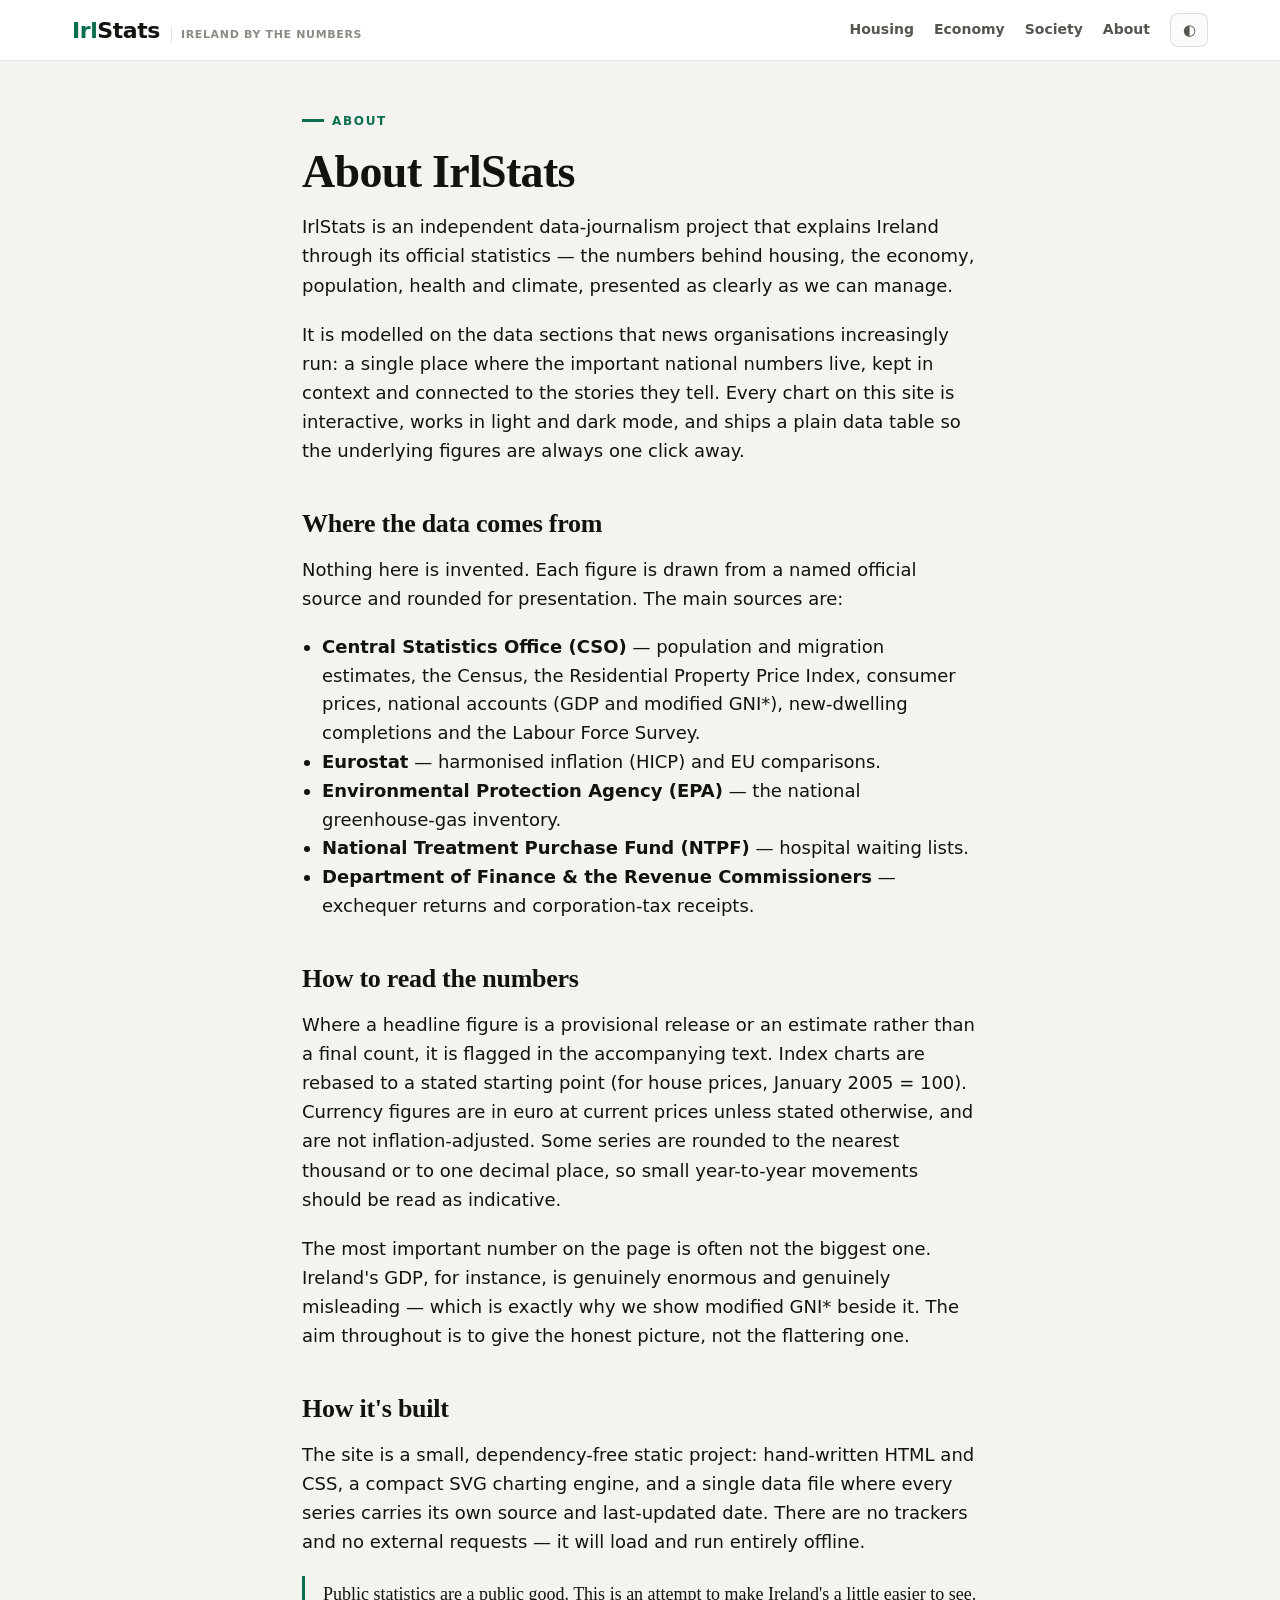
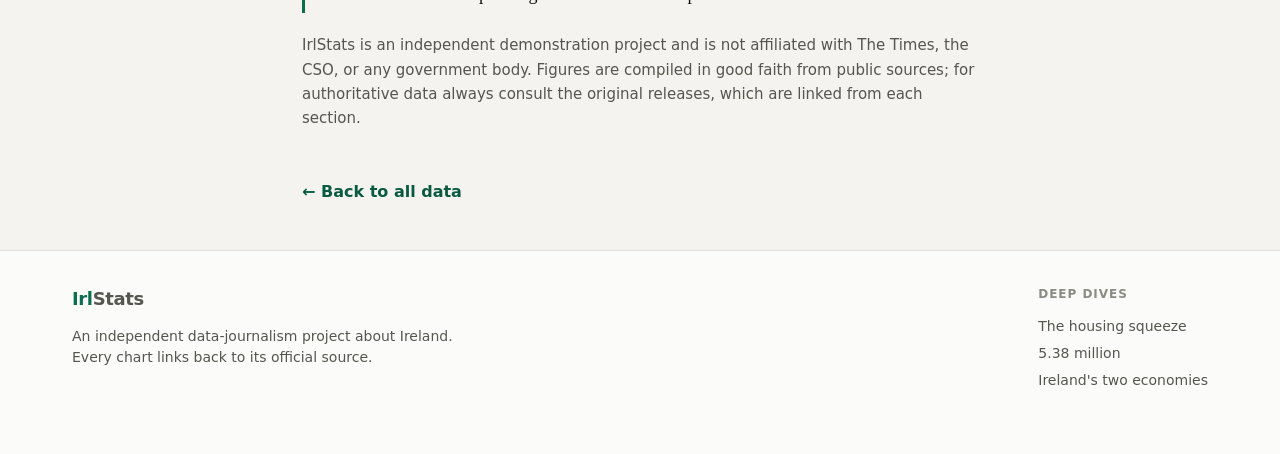
==== about.html @ 1c13873c "Build IrlStats — an Irish data-journalism hub An Irish counterpart to a newspaper data section (The " ====
<!doctype html>
<html lang="en">
<head>
  <meta charset="utf-8" />
  <meta name="viewport" content="width=device-width, initial-scale=1" />
  <title>About &amp; methodology — IrlStats</title>
  <meta name="description" content="How IrlStats is built, where the data comes from, and the principles behind it." />
  <link rel="icon" href="data:image/svg+xml,%3Csvg xmlns='http://www.w3.org/2000/svg' viewBox='0 0 100 100'%3E%3Crect width='100' height='100' rx='20' fill='%230b6e4f'/%3E%3Ctext x='50' y='72' font-size='62' font-family='system-ui' font-weight='800' fill='white' text-anchor='middle'%3EI%3C/text%3E%3C/svg%3E" />
  <link rel="stylesheet" href="styles.css" />
</head>
<body>
  <header class="mast">
    <div class="wrap mast__row">
      <a class="brand" href="index.html">
        <span><span class="brand__irl">Irl</span><span class="brand__stats">Stats</span></span>
        <span class="brand__tag">Ireland by the numbers</span>
      </a>
      <nav>
        <a class="nav-hide" href="index.html#housing">Housing</a>
        <a class="nav-hide" href="index.html#economy">Economy</a>
        <a class="nav-hide" href="index.html#society">Society</a>
        <a class="nav-hide" href="about.html">About</a>
        <button class="theme-btn" id="themeBtn" title="Toggle light / dark" aria-label="Toggle theme">◐</button>
      </nav>
    </div>
  </header>

  <article class="article">
    <span class="eyebrow">About</span>
    <h1>About IrlStats</h1>
    <p class="article__standfirst">IrlStats is an independent data-journalism project that explains Ireland through its official statistics — the numbers behind housing, the economy, population, health and climate, presented as clearly as we can manage.</p>

    <p>It is modelled on the data sections that news organisations increasingly run: a single place where the important national numbers live, kept in context and connected to the stories they tell. Every chart on this site is interactive, works in light and dark mode, and ships a plain data table so the underlying figures are always one click away.</p>

    <h2>Where the data comes from</h2>
    <p>Nothing here is invented. Each figure is drawn from a named official source and rounded for presentation. The main sources are:</p>
    <ul style="font-size:18px;line-height:1.6;color:var(--ink);padding-left:20px">
      <li><strong>Central Statistics Office (CSO)</strong> — population and migration estimates, the Census, the Residential Property Price Index, consumer prices, national accounts (GDP and modified GNI*), new-dwelling completions and the Labour Force Survey.</li>
      <li><strong>Eurostat</strong> — harmonised inflation (HICP) and EU comparisons.</li>
      <li><strong>Environmental Protection Agency (EPA)</strong> — the national greenhouse-gas inventory.</li>
      <li><strong>National Treatment Purchase Fund (NTPF)</strong> — hospital waiting lists.</li>
      <li><strong>Department of Finance &amp; the Revenue Commissioners</strong> — exchequer returns and corporation-tax receipts.</li>
    </ul>

    <h2>How to read the numbers</h2>
    <p>Where a headline figure is a provisional release or an estimate rather than a final count, it is flagged in the accompanying text. Index charts are rebased to a stated starting point (for house prices, January 2005 = 100). Currency figures are in euro at current prices unless stated otherwise, and are not inflation-adjusted. Some series are rounded to the nearest thousand or to one decimal place, so small year-to-year movements should be read as indicative.</p>

    <p>The most important number on the page is often not the biggest one. Ireland's GDP, for instance, is genuinely enormous and genuinely misleading — which is exactly why we show modified GNI* beside it. The aim throughout is to give the honest picture, not the flattering one.</p>

    <h2>How it's built</h2>
    <p>The site is a small, dependency-free static project: hand-written HTML and CSS, a compact SVG charting engine, and a single data file where every series carries its own source and last-updated date. There are no trackers and no external requests — it will load and run entirely offline.</p>

    <p class="pull">Public statistics are a public good. This is an attempt to make Ireland's a little easier to see.</p>

    <p style="color:var(--ink-2);font-size:15px">IrlStats is an independent demonstration project and is not affiliated with The Times, the CSO, or any government body. Figures are compiled in good faith from public sources; for authoritative data always consult the original releases, which are linked from each section.</p>

    <a class="back-link" href="index.html">← Back to all data</a>
  </article>

  <footer class="foot">
    <div class="wrap foot__grid">
      <div>
        <div class="foot__brand"><span>Irl</span>Stats</div>
        <p class="foot__note">An independent data-journalism project about Ireland. Every chart links back to its official source.</p>
      </div>
      <div>
        <h4>Deep dives</h4>
        <a href="stories/housing.html">The housing squeeze</a>
        <a href="stories/population.html">5.38 million</a>
        <a href="stories/economy.html">Ireland's two economies</a>
      </div>
    </div>
  </footer>

  <script>
    (function () {
      var root = document.documentElement;
      var saved = localStorage.getItem("irlstats-theme");
      if (saved) root.setAttribute("data-theme", saved);
      var btn = document.getElementById("themeBtn");
      btn && btn.addEventListener("click", function () {
        var isDark = root.getAttribute("data-theme") === "dark" ||
          (!root.hasAttribute("data-theme") && matchMedia("(prefers-color-scheme: dark)").matches);
        var next = isDark ? "light" : "dark";
        root.setAttribute("data-theme", next);
        localStorage.setItem("irlstats-theme", next);
      });
    })();
  </script>
</body>
</html>
---- styles.css ----
/* ==================================================================
   IrlStats — Ireland by the numbers
   Editorial data-journalism styling. Light + dark, theme-aware charts.
   Chart series colours use the validated house data-viz palette.
   ================================================================== */

:root {
  color-scheme: light;

  /* ---- editorial chrome ---- */
  --page:        #f4f3ef;
  --surface:     #ffffff;
  --surface-2:   #fbfbf9;
  --ink:         #12130f;
  --ink-2:       #55564f;
  --muted:       #8a8b82;
  --hair:        rgba(18, 19, 15, 0.12);
  --hair-soft:   rgba(18, 19, 15, 0.07);

  /* Irish editorial accent — a considered green, used sparingly */
  --accent:      #0b6e4f;
  --accent-ink:  #0a5a41;
  --accent-wash: #e7f1ec;
  --flag-orange: #e07b39;

  /* ---- chart palette (validated categorical slots, light) ---- */
  --surface-1:  #fcfcfb;
  --series-1:   #2a78d6;  /* blue   */
  --series-2:   #eb6834;  /* orange */
  --series-3:   #1baf7a;  /* aqua   */
  --series-4:   #eda100;  /* yellow */
  --series-5:   #e87ba4;  /* magenta*/
  --series-6:   #008300;  /* green  */
  --series-7:   #4a3aa7;  /* violet */
  --series-8:   #e34948;  /* red    */

  --grid:       #e6e5df;
  --axis:       #c7c6bd;
  --axis-ink:   #8a8b82;
  --good:       #006300;
  --bad:        #cf3b2f;

  --maxw: 1180px;
  --sans: system-ui, -apple-system, "Segoe UI", Roboto, "Helvetica Neue", Arial, sans-serif;
  --serif: "Iowan Old Style", "Palatino Linotype", Palatino, Georgia, "Times New Roman", serif;
}

:root[data-theme="dark"] {
  color-scheme: dark;
  --page:       #0c0d0b;
  --surface:    #161713;
  --surface-2:  #121310;
  --ink:        #f6f6f1;
  --ink-2:      #c3c2b7;
  --muted:      #8f9086;
  --hair:       rgba(255, 255, 255, 0.14);
  --hair-soft:  rgba(255, 255, 255, 0.08);
  --accent:     #34c08e;
  --accent-ink: #4fd0a0;
  --accent-wash: #12271f;

  --surface-1:  #1a1a19;
  --series-1:   #3987e5;
  --series-2:   #d95926;
  --series-3:   #199e70;
  --series-4:   #c98500;
  --series-5:   #d55181;
  --series-6:   #008300;
  --series-7:   #9085e9;
  --series-8:   #e66767;

  --grid:       #2c2c2a;
  --axis:       #383835;
  --axis-ink:   #8f9086;
  --good:       #22c55e;
  --bad:        #f26d63;
}

@media (prefers-color-scheme: dark) {
  :root:not([data-theme="light"]) {
    color-scheme: dark;
    --page:       #0c0d0b;
    --surface:    #161713;
    --surface-2:  #121310;
    --ink:        #f6f6f1;
    --ink-2:      #c3c2b7;
    --muted:      #8f9086;
    --hair:       rgba(255, 255, 255, 0.14);
    --hair-soft:  rgba(255, 255, 255, 0.08);
    --accent:     #34c08e;
    --accent-ink: #4fd0a0;
    --accent-wash: #12271f;
    --surface-1:  #1a1a19;
    --series-1:   #3987e5;
    --series-2:   #d95926;
    --series-3:   #199e70;
    --series-4:   #c98500;
    --series-5:   #d55181;
    --series-6:   #008300;
    --series-7:   #9085e9;
    --series-8:   #e66767;
    --grid:       #2c2c2a;
    --axis:       #383835;
    --axis-ink:   #8f9086;
    --good:       #22c55e;
    --bad:        #f26d63;
  }
}

* { box-sizing: border-box; }
html { -webkit-text-size-adjust: 100%; }
body {
  margin: 0;
  background: var(--page);
  color: var(--ink);
  font-family: var(--sans);
  line-height: 1.5;
  -webkit-font-smoothing: antialiased;
}
a { color: inherit; }
img { max-width: 100%; }

.wrap { max-width: var(--maxw); margin: 0 auto; padding: 0 22px; }

/* ---- Masthead ---------------------------------------------------- */
.mast {
  border-bottom: 1px solid var(--hair);
  background: var(--surface);
  position: sticky;
  top: 0;
  z-index: 40;
  backdrop-filter: saturate(1.1);
}
.mast__row {
  display: flex;
  align-items: center;
  gap: 18px;
  height: 60px;
}
.brand {
  display: flex;
  align-items: baseline;
  gap: 9px;
  text-decoration: none;
  font-weight: 800;
  letter-spacing: -0.02em;
  font-size: 22px;
}
.brand__irl { color: var(--accent); }
.brand__stats { color: var(--ink); }
.brand__tag {
  font-size: 11px;
  font-weight: 600;
  color: var(--muted);
  letter-spacing: 0.06em;
  text-transform: uppercase;
  border-left: 1px solid var(--hair);
  padding-left: 9px;
  margin-left: 2px;
}
.mast nav {
  margin-left: auto;
  display: flex;
  gap: 20px;
  align-items: center;
}
.mast nav a {
  text-decoration: none;
  color: var(--ink-2);
  font-size: 14px;
  font-weight: 600;
  padding: 4px 0;
  border-bottom: 2px solid transparent;
}
.mast nav a:hover { color: var(--ink); border-bottom-color: var(--accent); }
.nav-hide { }
@media (max-width: 760px) { .nav-hide { display: none; } }

.theme-btn {
  border: 1px solid var(--hair);
  background: var(--surface-2);
  color: var(--ink-2);
  width: 38px; height: 34px;
  border-radius: 8px;
  cursor: pointer;
  font-size: 15px;
  display: grid; place-items: center;
}
.theme-btn:hover { color: var(--ink); border-color: var(--accent); }

/* ---- Section intro ---------------------------------------------- */
.page-head { padding: 40px 0 8px; }
.page-head h1 {
  font-family: var(--serif);
  font-weight: 700;
  font-size: clamp(30px, 4.6vw, 52px);
  line-height: 1.02;
  letter-spacing: -0.015em;
  margin: 0 0 12px;
  max-width: 15ch;
}
.page-head p {
  color: var(--ink-2);
  font-size: 18px;
  max-width: 60ch;
  margin: 0;
}
.eyebrow {
  display: inline-flex; align-items: center; gap: 8px;
  text-transform: uppercase;
  letter-spacing: 0.14em;
  font-size: 12px;
  font-weight: 700;
  color: var(--accent);
  margin-bottom: 14px;
}
.eyebrow::before {
  content: ""; width: 22px; height: 3px; background: var(--accent); display: inline-block;
}

/* ---- Stat ticker ------------------------------------------------- */
.ticker {
  margin: 26px 0 8px;
  border-top: 1px solid var(--hair);
  border-bottom: 1px solid var(--hair);
}
.ticker__grid {
  display: grid;
  grid-template-columns: repeat(6, 1fr);
  gap: 0;
}
@media (max-width: 900px) { .ticker__grid { grid-template-columns: repeat(3, 1fr); } }
@media (max-width: 520px) { .ticker__grid { grid-template-columns: repeat(2, 1fr); } }

.stat {
  padding: 18px 20px 20px;
  border-right: 1px solid var(--hair-soft);
}
.ticker__grid .stat:nth-child(6n) { border-right: none; }
.stat__label { font-size: 12px; font-weight: 600; color: var(--muted); text-transform: uppercase; letter-spacing: 0.04em; }
.stat__value {
  font-size: 30px; font-weight: 700; letter-spacing: -0.02em; margin: 6px 0 4px; color: var(--ink);
}
.stat__delta { font-size: 13px; font-weight: 700; display: inline-block; }
.stat__delta--good { color: var(--good); }
.stat__delta--bad { color: var(--bad); }
.stat__delta--neutral { color: var(--ink-2); }
.stat__delta--good::before { content: "▲ "; font-size: 9px; }
.stat__delta--bad::before { content: "▲ "; font-size: 9px; }
.stat__sub { font-size: 13px; color: var(--ink-2); margin-top: 4px; }
.stat__note { font-size: 11px; color: var(--muted); margin-top: 3px; }

/* ---- Story grid -------------------------------------------------- */
.story-grid {
  display: grid;
  grid-template-columns: repeat(12, 1fr);
  gap: 26px;
  padding: 34px 0 20px;
}
.card {
  grid-column: span 6;
  background: var(--surface);
  border: 1px solid var(--hair);
  border-radius: 14px;
  padding: 22px 22px 8px;
  display: flex;
  flex-direction: column;
  transition: border-color .15s, transform .15s;
}
.card:hover { border-color: var(--accent); }
.card--lead { grid-column: span 12; }
.card--lead .card__inner { display: grid; grid-template-columns: 1.05fr 1.35fr; gap: 30px; align-items: center; }
.card--tall { grid-column: span 4; }
@media (max-width: 900px) {
  .card, .card--tall { grid-column: span 12; }
  .card--lead .card__inner { grid-template-columns: 1fr; }
}
.card__kicker {
  font-size: 12px; font-weight: 700; letter-spacing: 0.08em; text-transform: uppercase;
  color: var(--accent); margin-bottom: 10px;
}
.card__title {
  font-family: var(--serif);
  font-weight: 700;
  font-size: 22px;
  line-height: 1.14;
  letter-spacing: -0.01em;
  margin: 0 0 8px;
}
.card--lead .card__title { font-size: clamp(24px, 2.6vw, 34px); }
.card__dek { color: var(--ink-2); font-size: 15px; margin: 0 0 14px; }
.card__more {
  margin-top: auto;
  font-size: 13px; font-weight: 700; color: var(--accent-ink);
  text-decoration: none; padding: 12px 0 16px;
  display: inline-flex; align-items: center; gap: 6px;
}
.card__more:hover { gap: 10px; }
.card__more--muted { color: var(--muted); font-weight: 600; }

/* ---- Chart ------------------------------------------------------- */
.chart { position: relative; margin-top: 6px; }
.chart-svg { width: 100%; height: auto; display: block; overflow: visible; font-family: var(--sans); }

.chart-svg .grid { stroke: var(--grid); stroke-width: 1; fill: none; }
.axis-label { fill: var(--axis-ink); font-size: 12px; font-variant-numeric: tabular-nums; }
.axis-baseline { stroke: var(--axis); stroke-width: 1.5; }
.series-line { stroke-width: 2; stroke-linejoin: round; stroke-linecap: round; }
.net-line { stroke-width: 2; stroke-dasharray: 2 5; stroke-linecap: round; opacity: .85; }
.end-dot { stroke: var(--surface-1); stroke-width: 2; }
.end-label { fill: var(--ink); font-size: 13px; font-weight: 700; font-variant-numeric: tabular-nums; }
.col { transition: opacity .1s; }
.annot-line { stroke: var(--axis); stroke-width: 1; stroke-dasharray: 3 4; opacity: .8; }
.annot-label { fill: var(--muted); font-size: 11px; font-weight: 600; }
.target-line { stroke: var(--series-6); stroke-width: 1.5; stroke-dasharray: 5 5; }
.target-label { fill: var(--series-6); font-size: 11px; font-weight: 700; }
.crosshair { stroke: var(--axis); stroke-width: 1; }
.focus-dot { stroke: var(--surface-1); stroke-width: 2; }
.col-hi { fill: var(--hair-soft); }
.overlay { cursor: crosshair; }

.chart-legend {
  display: flex; flex-wrap: wrap; gap: 14px 20px; margin: 14px 2px 2px;
}
.chart-legend__item { display: inline-flex; align-items: center; gap: 7px; font-size: 13px; color: var(--ink-2); font-weight: 600; }
.chart-legend__swatch { width: 22px; height: 4px; border-radius: 2px; display: inline-block; }
.chart-legend__swatch--dashed { background: repeating-linear-gradient(90deg, currentColor 0 4px, transparent 4px 8px) !important; }

.chart-tip {
  position: absolute; pointer-events: none;
  background: var(--surface); border: 1px solid var(--hair);
  border-radius: 9px; padding: 9px 11px; font-size: 12.5px;
  box-shadow: 0 8px 26px rgba(0,0,0,.14);
  transition: opacity .08s; z-index: 5; min-width: 118px;
}
.chart-tip__title { font-weight: 700; margin-bottom: 6px; color: var(--ink); }
.chart-tip__row { display: flex; align-items: center; gap: 7px; margin: 3px 0; }
.chart-tip__swatch { width: 9px; height: 9px; border-radius: 2px; flex: none; }
.chart-tip__name { color: var(--ink-2); }
.chart-tip__val { margin-left: auto; font-weight: 700; font-variant-numeric: tabular-nums; color: var(--ink); }

.chart-table { margin: 16px 0 6px; font-size: 13px; }
.chart-table summary {
  cursor: pointer; color: var(--accent-ink); font-weight: 600; font-size: 13px;
  list-style: none; user-select: none; display: inline-flex; align-items: center; gap: 6px;
}
.chart-table summary::before { content: "▸"; font-size: 10px; }
.chart-table[open] summary::before { content: "▾"; }
.chart-table__scroll { overflow-x: auto; margin-top: 10px; }
.chart-table table { border-collapse: collapse; width: 100%; font-variant-numeric: tabular-nums; }
.chart-table th, .chart-table td { text-align: right; padding: 6px 10px; border-bottom: 1px solid var(--hair-soft); white-space: nowrap; }
.chart-table thead th { color: var(--muted); font-weight: 700; border-bottom: 1px solid var(--hair); }
.chart-table tbody th { text-align: left; color: var(--ink); }

.chart-source {
  font-size: 12px; color: var(--muted); margin: 12px 2px 2px; padding-top: 10px;
  border-top: 1px solid var(--hair-soft);
}
.chart-source strong { color: var(--ink-2); font-weight: 600; }

/* ---- Section band ------------------------------------------------ */
.band { border-top: 1px solid var(--hair); margin-top: 22px; }
.band__head { padding: 40px 0 4px; }
.band__head h2 {
  font-family: var(--serif); font-weight: 700; font-size: clamp(24px, 3vw, 34px);
  margin: 0 0 8px; letter-spacing: -0.01em;
}
.band__head p { color: var(--ink-2); margin: 0; max-width: 64ch; }

.figure {
  background: var(--surface); border: 1px solid var(--hair); border-radius: 14px;
  padding: 24px 24px 18px; margin: 26px 0;
}
.figure__title { font-family: var(--serif); font-weight: 700; font-size: 22px; margin: 0 0 4px; }
.figure__sub { color: var(--ink-2); font-size: 15px; margin: 0 0 6px; }

.two-col { display: grid; grid-template-columns: 1fr 1fr; gap: 26px; }
@media (max-width: 820px) { .two-col { grid-template-columns: 1fr; } }

/* ---- Footer ------------------------------------------------------ */
.foot {
  border-top: 1px solid var(--hair);
  margin-top: 46px;
  padding: 34px 0 60px;
  color: var(--ink-2);
  font-size: 14px;
  background: var(--surface-2);
}
.foot__grid { display: flex; flex-wrap: wrap; gap: 30px 60px; justify-content: space-between; }
.foot h4 { font-size: 12px; text-transform: uppercase; letter-spacing: 0.08em; color: var(--muted); margin: 0 0 10px; }
.foot a { color: var(--ink-2); text-decoration: none; display: block; padding: 3px 0; }
.foot a:hover { color: var(--accent-ink); }
.foot__note { max-width: 46ch; }
.foot__brand { font-weight: 800; font-size: 18px; letter-spacing: -0.02em; margin-bottom: 8px; }
.foot__brand span { color: var(--accent); }

/* ---- Article layout --------------------------------------------- */
.article { max-width: 720px; margin: 0 auto; padding: 44px 22px 0; }
.article .eyebrow { margin-bottom: 18px; }
.article h1 {
  font-family: var(--serif); font-weight: 700; font-size: clamp(30px, 5vw, 46px);
  line-height: 1.06; letter-spacing: -0.015em; margin: 0 0 16px;
}
.article__standfirst { font-size: 20px; color: var(--ink-2); line-height: 1.45; margin: 0 0 20px; }
.article__meta { font-size: 13px; color: var(--muted); border-top: 1px solid var(--hair); border-bottom: 1px solid var(--hair); padding: 12px 0; margin-bottom: 30px; }
.article p { font-size: 18px; line-height: 1.62; margin: 0 0 20px; color: var(--ink); }
.article h2 { font-family: var(--serif); font-size: 26px; margin: 38px 0 12px; letter-spacing: -0.01em; }
.article .figure { margin: 30px 0; }
.back-link { display: inline-block; margin: 30px 0 0; font-weight: 700; color: var(--accent-ink); text-decoration: none; }
.pull { border-left: 3px solid var(--accent); padding: 4px 0 4px 18px; margin: 26px 0; font-family: var(--serif); font-size: 22px; line-height: 1.3; color: var(--ink); }
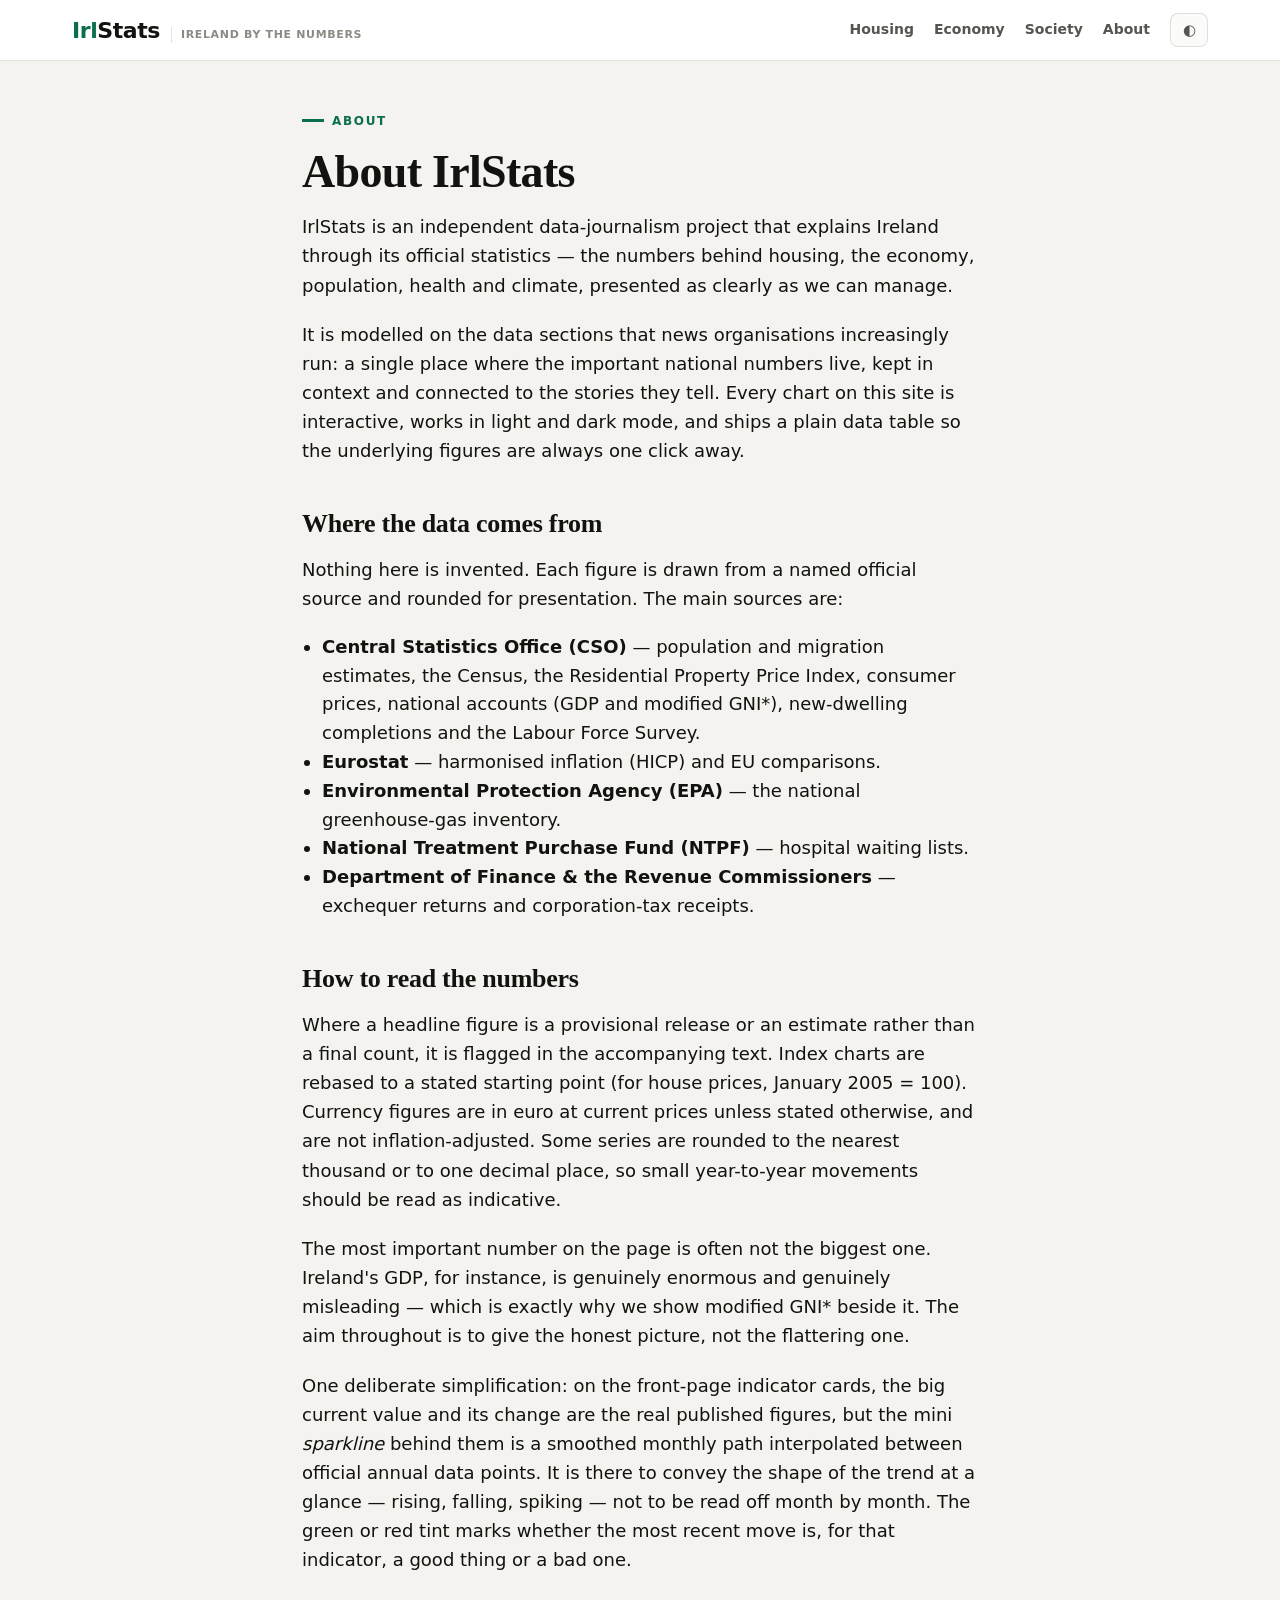
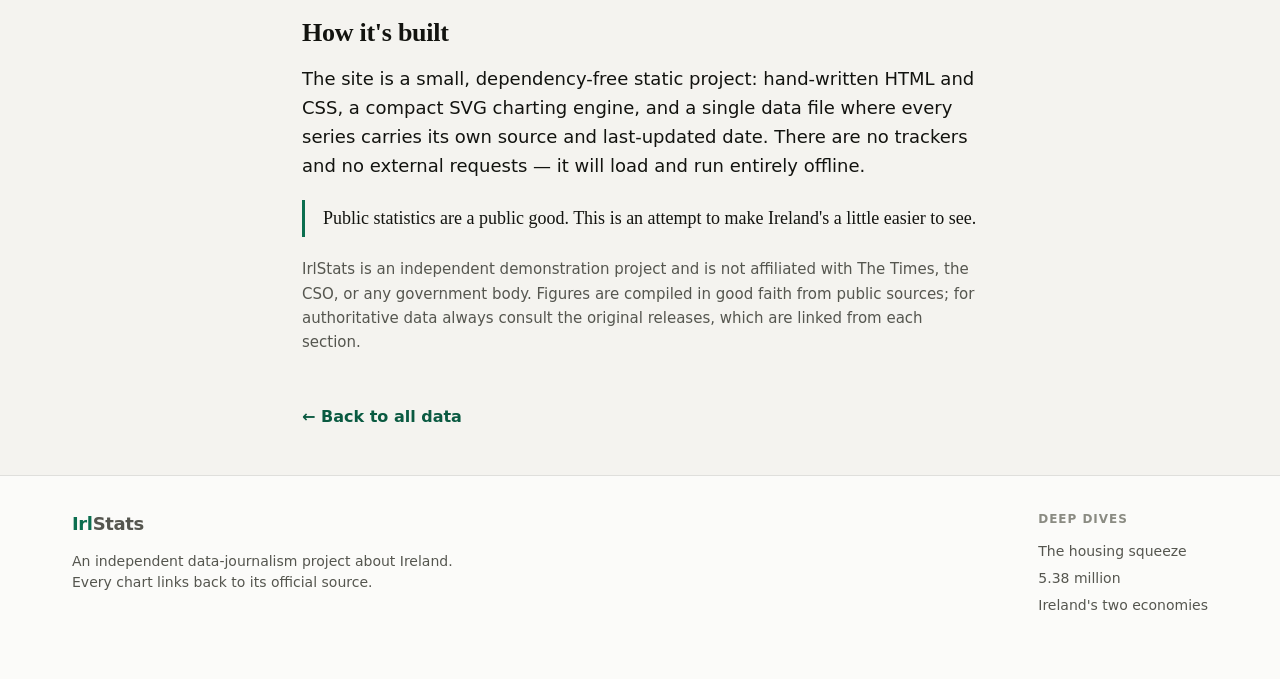
==== commit 52ed5360: "Lead with a national-indicator sparkline grid Rework the landing page around the signature format of" ====
--- a/about.html
+++ b/about.html
@@ -47,6 +47,8 @@
 
     <p>The most important number on the page is often not the biggest one. Ireland's GDP, for instance, is genuinely enormous and genuinely misleading — which is exactly why we show modified GNI* beside it. The aim throughout is to give the honest picture, not the flattering one.</p>
 
+    <p>One deliberate simplification: on the front-page indicator cards, the big current value and its change are the real published figures, but the mini <em>sparkline</em> behind them is a smoothed monthly path interpolated between official annual data points. It is there to convey the shape of the trend at a glance — rising, falling, spiking — not to be read off month by month. The green or red tint marks whether the most recent move is, for that indicator, a good thing or a bad one.</p>
+
     <h2>How it's built</h2>
     <p>The site is a small, dependency-free static project: hand-written HTML and CSS, a compact SVG charting engine, and a single data file where every series carries its own source and last-updated date. There are no trackers and no external requests — it will load and run entirely offline.</p>
 
--- a/styles.css
+++ b/styles.css
@@ -250,6 +250,103 @@
 .stat__sub { font-size: 13px; color: var(--ink-2); margin-top: 4px; }
 .stat__note { font-size: 11px; color: var(--muted); margin-top: 3px; }
 
+.legend-inline { display: inline-block; margin-top: 8px; font-size: 14px; color: var(--muted); font-weight: 600; }
+.legend-inline__k { font-size: 10px; vertical-align: middle; }
+.legend-inline__k--good { color: #17864f; }
+.legend-inline__k--bad { color: #c8322a; }
+:root[data-theme="dark"] .legend-inline__k--good { color: #34c08e; }
+:root[data-theme="dark"] .legend-inline__k--bad { color: #f26d63; }
+@media (prefers-color-scheme: dark) {
+  :root:not([data-theme="light"]) .legend-inline__k--good { color: #34c08e; }
+  :root:not([data-theme="light"]) .legend-inline__k--bad { color: #f26d63; }
+}
+
+/* ---- Indicator grid (the state of the nation) -------------------- */
+:root {
+  --spark-good:      #17864f;
+  --spark-good-wash: rgba(23, 134, 79, 0.10);
+  --spark-bad:       #c8322a;
+  --spark-bad-wash:  rgba(200, 50, 42, 0.09);
+  --spark-hist:      #b9b8b0;
+  --spark-fill:      rgba(120, 120, 110, 0.10);
+}
+:root[data-theme="dark"] {
+  --spark-good:      #34c08e;
+  --spark-good-wash: rgba(52, 192, 142, 0.14);
+  --spark-bad:       #f26d63;
+  --spark-bad-wash:  rgba(242, 109, 99, 0.13);
+  --spark-hist:      #6a6a63;
+  --spark-fill:      rgba(180, 180, 170, 0.08);
+}
+@media (prefers-color-scheme: dark) {
+  :root:not([data-theme="light"]) {
+    --spark-good:      #34c08e;
+    --spark-good-wash: rgba(52, 192, 142, 0.14);
+    --spark-bad:       #f26d63;
+    --spark-bad-wash:  rgba(242, 109, 99, 0.13);
+    --spark-hist:      #6a6a63;
+    --spark-fill:      rgba(180, 180, 170, 0.08);
+  }
+}
+
+.ind-grid {
+  display: grid;
+  grid-template-columns: repeat(4, 1fr);
+  gap: 1px;
+  background: var(--hair);
+  border: 1px solid var(--hair);
+  border-radius: 14px;
+  overflow: hidden;
+  margin: 22px 0 8px;
+}
+@media (max-width: 940px) { .ind-grid { grid-template-columns: repeat(3, 1fr); } }
+@media (max-width: 680px) { .ind-grid { grid-template-columns: repeat(2, 1fr); } }
+
+.ind {
+  background: var(--surface);
+  padding: 16px 16px 12px;
+  display: flex;
+  flex-direction: column;
+  min-width: 0;
+}
+.ind__head { display: flex; align-items: flex-start; gap: 6px; margin-bottom: 8px; min-height: 34px; }
+.ind__label { font-size: 15px; font-weight: 700; line-height: 1.15; letter-spacing: -0.01em; color: var(--ink); }
+.ind__info {
+  margin-left: auto; border: none; background: none; cursor: help; padding: 0;
+  color: var(--muted); font-size: 13px; line-height: 1; flex: none;
+}
+.ind__info:hover { color: var(--accent); }
+.ind__row { display: flex; align-items: baseline; justify-content: space-between; gap: 4px 8px; margin-bottom: 6px; flex-wrap: wrap; }
+.ind__value { font-size: 26px; font-weight: 700; letter-spacing: -0.02em; white-space: nowrap; }
+.ind__delta { font-size: 13px; font-weight: 700; white-space: nowrap; }
+@media (max-width: 680px) {
+  .ind__value { font-size: 22px; }
+  .ind__delta { font-size: 12px; }
+  .ind { padding: 14px 13px 11px; }
+}
+.ind__arrow { font-size: 12px; }
+.ind--good .ind__value, .ind--good .ind__delta { color: var(--spark-good); }
+.ind--bad  .ind__value, .ind--bad  .ind__delta { color: var(--spark-bad); }
+.ind--flat .ind__value { color: var(--ink); }
+.ind--flat .ind__delta { color: var(--ink-2); }
+
+.ind__spark { margin-top: auto; }
+.spark-svg { width: 100%; height: 56px; display: block; }
+.spark-area { fill: var(--spark-fill); stroke: none; }
+.spark-line { stroke-width: 2; stroke-linejoin: round; stroke-linecap: round; vector-effect: non-scaling-stroke; }
+.spark-line--hist { stroke: var(--spark-hist); }
+.ind--good .spark-line--now { stroke: var(--spark-good); }
+.ind--bad  .spark-line--now { stroke: var(--spark-bad); }
+.ind--flat .spark-line--now { stroke: var(--series-1); }
+.ind--good .spark-band { fill: var(--spark-good-wash); }
+.ind--bad  .spark-band { fill: var(--spark-bad-wash); }
+.ind--flat .spark-band { fill: rgba(42,120,214,0.08); }
+.spark-dot { stroke: var(--surface); stroke-width: 2; }
+.ind--good .spark-dot { fill: var(--spark-good); }
+.ind--bad  .spark-dot { fill: var(--spark-bad); }
+.ind--flat .spark-dot { fill: var(--series-1); }
+.ind__axis { display: flex; justify-content: space-between; font-size: 11px; color: var(--muted); margin-top: 2px; font-variant-numeric: tabular-nums; }
+
 /* ---- Story grid -------------------------------------------------- */
 .story-grid {
   display: grid;
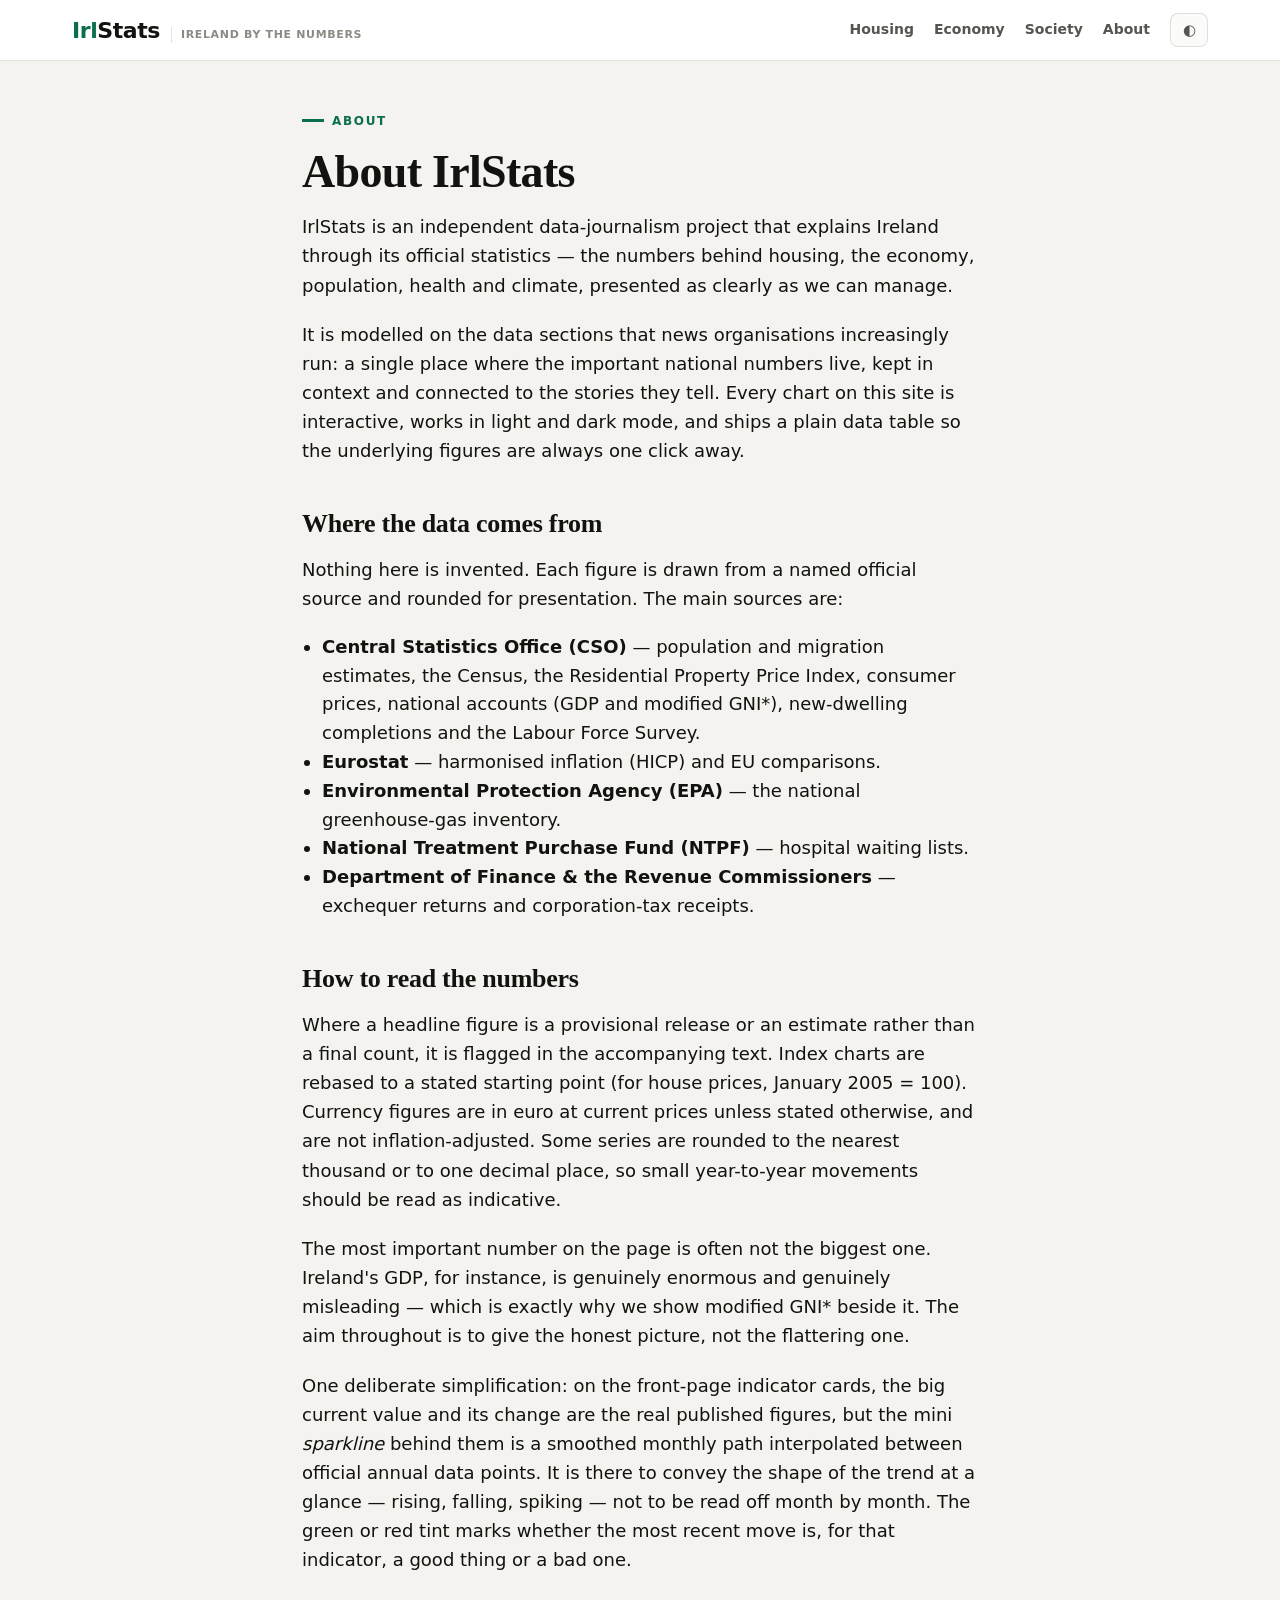
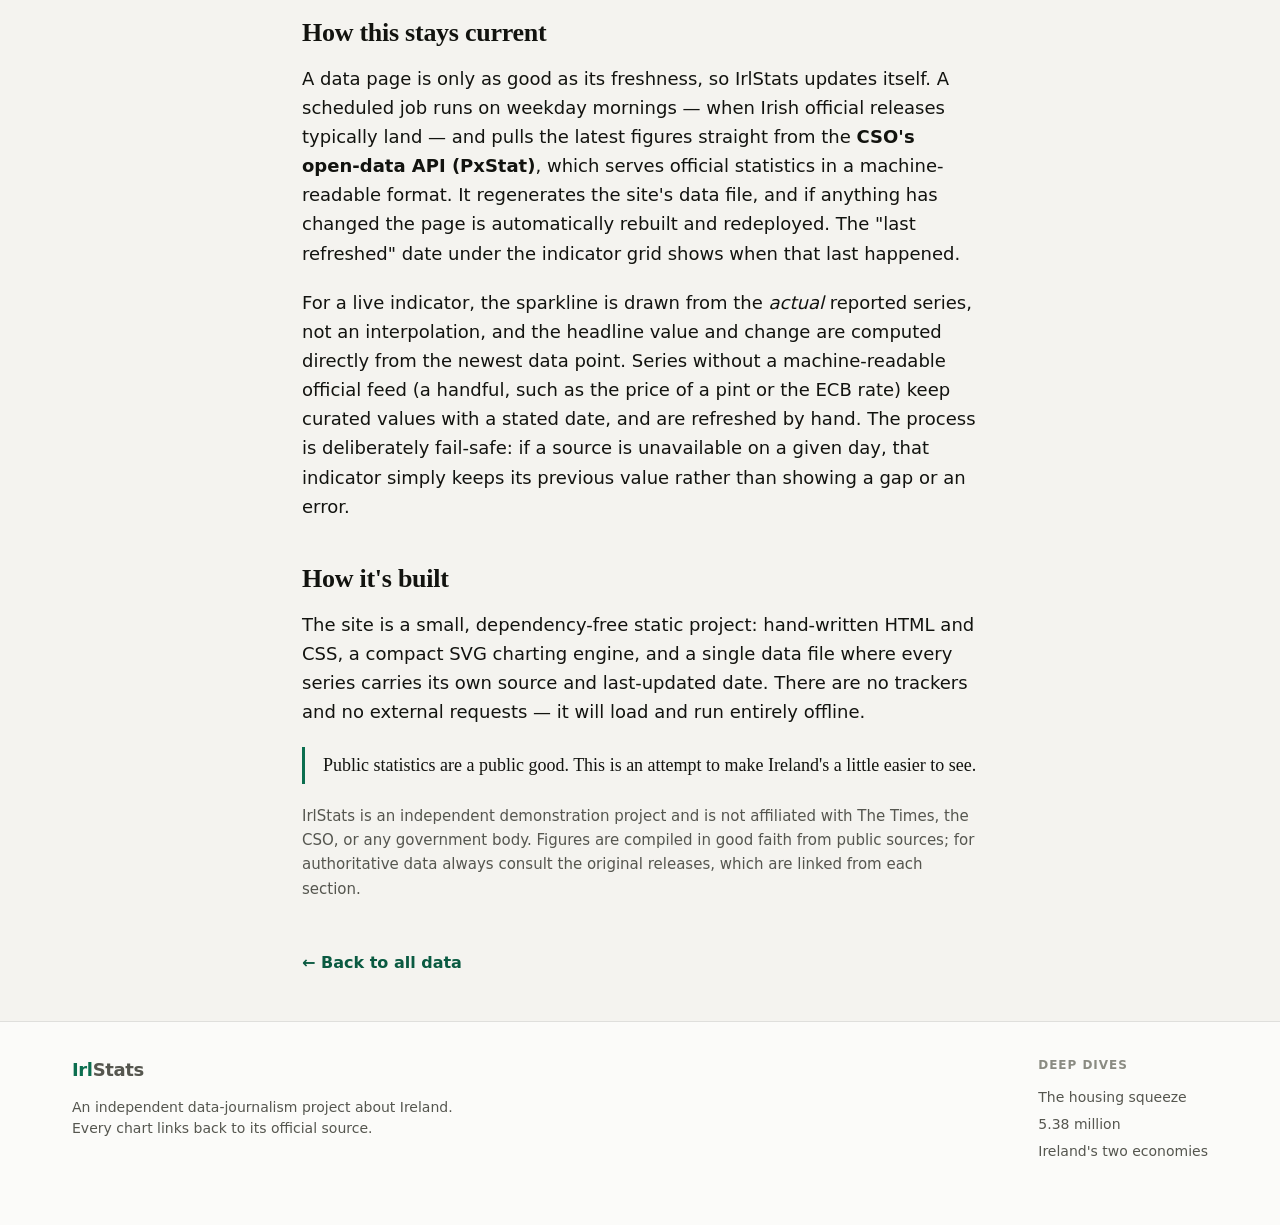
==== commit 218d1459: "Make the data self-updating from the CSO open-data API Turn the page from a static snapshot into one" ====
--- a/about.html
+++ b/about.html
@@ -49,6 +49,10 @@
 
     <p>One deliberate simplification: on the front-page indicator cards, the big current value and its change are the real published figures, but the mini <em>sparkline</em> behind them is a smoothed monthly path interpolated between official annual data points. It is there to convey the shape of the trend at a glance — rising, falling, spiking — not to be read off month by month. The green or red tint marks whether the most recent move is, for that indicator, a good thing or a bad one.</p>
 
+    <h2 id="updates">How this stays current</h2>
+    <p>A data page is only as good as its freshness, so IrlStats updates itself. A scheduled job runs on weekday mornings — when Irish official releases typically land — and pulls the latest figures straight from the <strong>CSO's open-data API (PxStat)</strong>, which serves official statistics in a machine-readable format. It regenerates the site's data file, and if anything has changed the page is automatically rebuilt and redeployed. The "last refreshed" date under the indicator grid shows when that last happened.</p>
+    <p>For a live indicator, the sparkline is drawn from the <em>actual</em> reported series, not an interpolation, and the headline value and change are computed directly from the newest data point. Series without a machine-readable official feed (a handful, such as the price of a pint or the ECB rate) keep curated values with a stated date, and are refreshed by hand. The process is deliberately fail-safe: if a source is unavailable on a given day, that indicator simply keeps its previous value rather than showing a gap or an error.</p>
+
     <h2>How it's built</h2>
     <p>The site is a small, dependency-free static project: hand-written HTML and CSS, a compact SVG charting engine, and a single data file where every series carries its own source and last-updated date. There are no trackers and no external requests — it will load and run entirely offline.</p>
 
--- a/styles.css
+++ b/styles.css
@@ -250,6 +250,12 @@
 .stat__sub { font-size: 13px; color: var(--ink-2); margin-top: 4px; }
 .stat__note { font-size: 11px; color: var(--muted); margin-top: 3px; }
 
+.provenance { font-size: 13px; color: var(--muted); margin: 12px 2px 0; display: flex; align-items: center; gap: 7px; flex-wrap: wrap; }
+.provenance a { color: var(--accent-ink); text-decoration: none; font-weight: 600; }
+.provenance a:hover { text-decoration: underline; }
+.provenance__dot { width: 8px; height: 8px; border-radius: 50%; background: var(--spark-good); display: inline-block; box-shadow: 0 0 0 3px var(--spark-good-wash); }
+#lastUpdated { color: var(--ink-2); font-weight: 600; }
+
 .legend-inline { display: inline-block; margin-top: 8px; font-size: 14px; color: var(--muted); font-weight: 600; }
 .legend-inline__k { font-size: 10px; vertical-align: middle; }
 .legend-inline__k--good { color: #17864f; }
